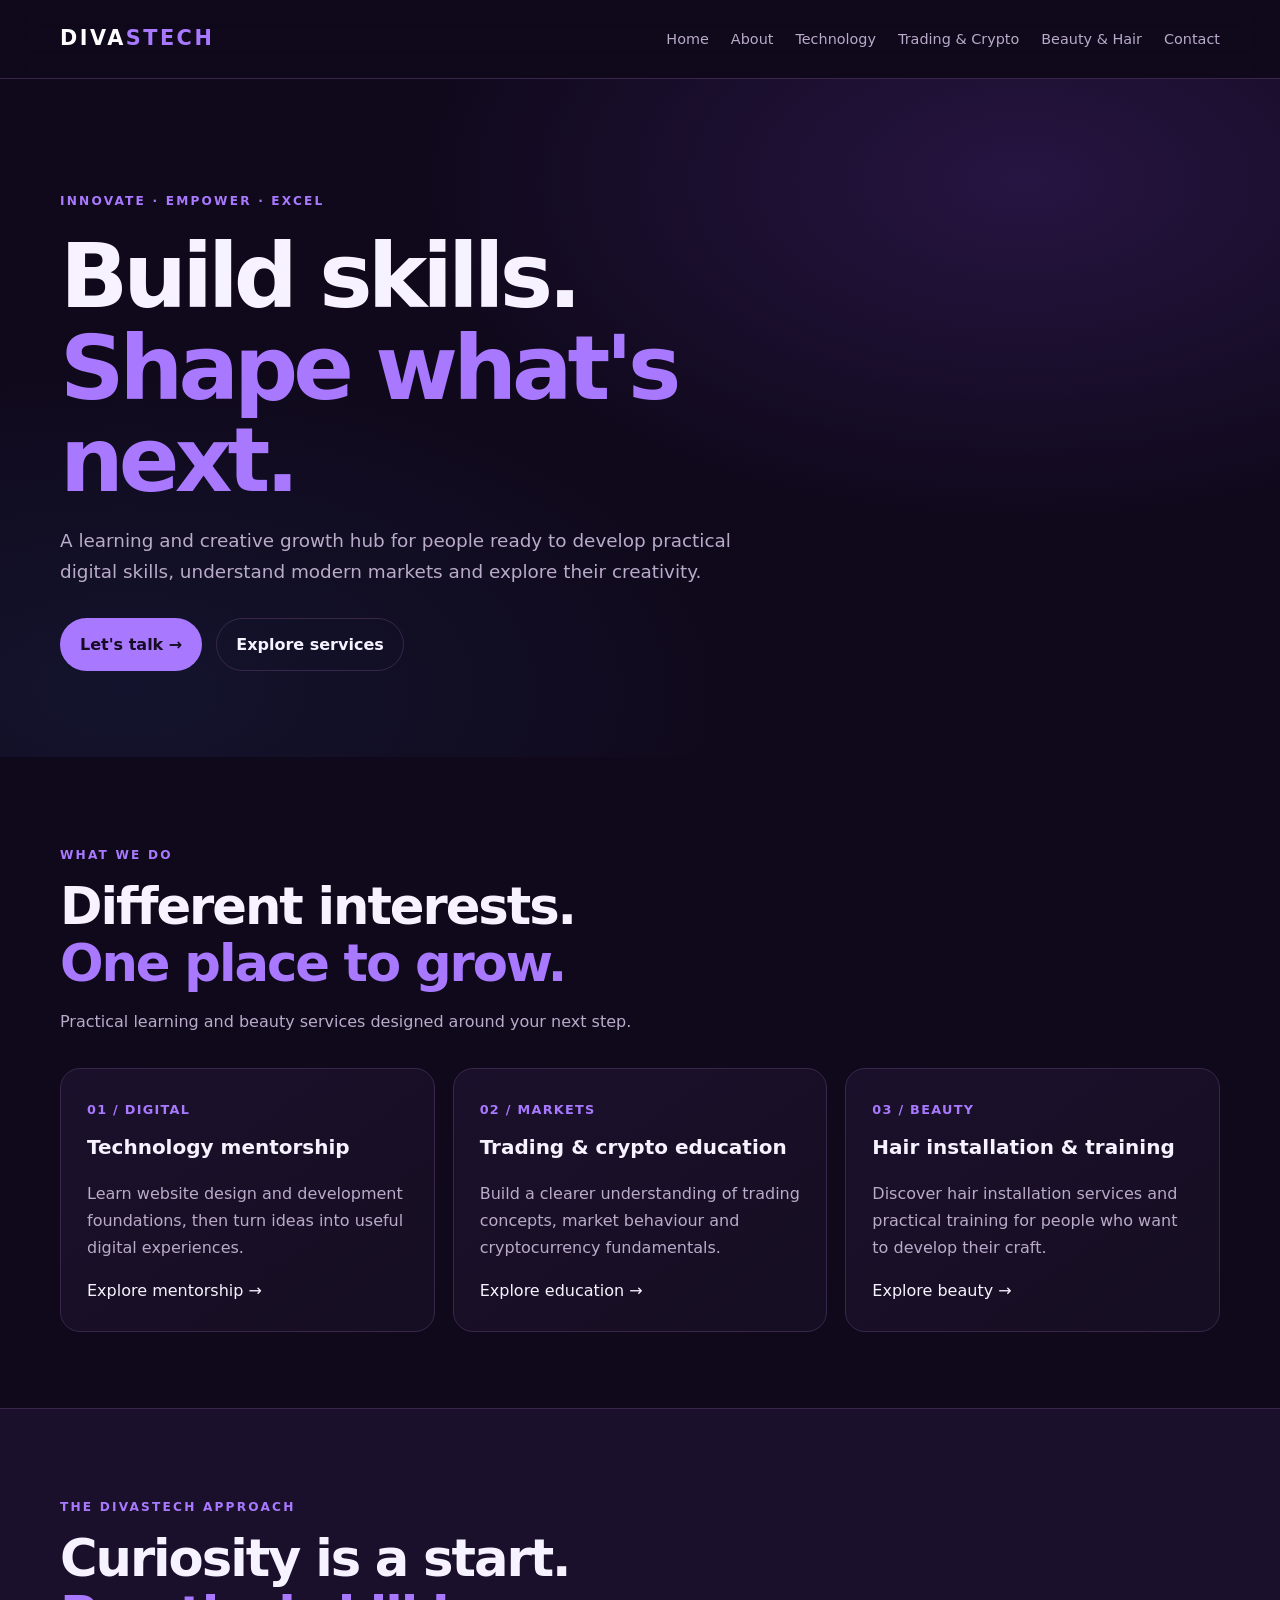
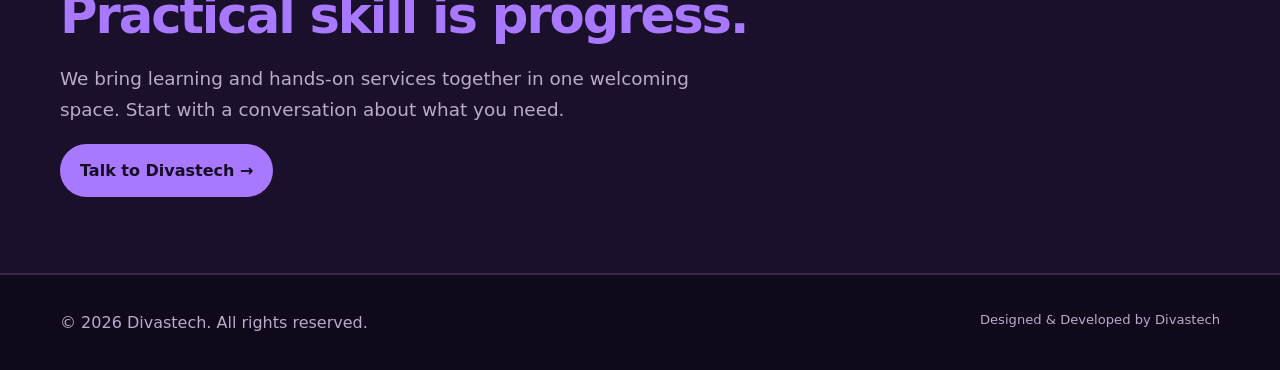
==== index.html @ 62188ac1 "Add index.html page" ====
<!doctype html><html lang="en"><head><meta charset="utf-8"><meta name="viewport" content="width=device-width,initial-scale=1"><title>Divastech | Learn. Build. Grow.</title><meta name="description" content="Technology mentorship, trading and crypto education, and professional hair services in Port Harcourt, Nigeria."><link rel="stylesheet" href="styles.css"></head><header class="site-header"><div class="wrap nav-wrap"><a class="brand" href="index.html">DIVA<span>STECH</span></a><button class="menu-toggle" aria-expanded="false" aria-label="Open menu">☰</button><nav><a href="index.html">Home</a><a href="about.html">About</a><a href="technology.html">Technology</a><a href="trading-crypto.html">Trading &amp; Crypto</a><a href="beauty-hair.html">Beauty &amp; Hair</a><a href="contact.html">Contact</a></nav></div></header><main><section class="hero"><div class="wrap"><p class="eyebrow">Innovate · Empower · Excel</p><h1>Build skills.<br><em>Shape what's next.</em></h1><p class="lead">A learning and creative growth hub for people ready to develop practical digital skills, understand modern markets and explore their creativity.</p><div class="actions"><a class="button" href="contact.html">Let's talk →</a><a class="button secondary" href="#services">Explore services</a></div></div></section><section class="section" id="services"><div class="wrap"><div class="section-head"><p class="eyebrow">What we do</p><h2>Different interests.<br><em>One place to grow.</em></h2><p class="muted">Practical learning and beauty services designed around your next step.</p></div><div class="grid"><article class="card"><span class="number">01 / DIGITAL</span><h3>Technology mentorship</h3><p>Learn website design and development foundations, then turn ideas into useful digital experiences.</p><a href="technology.html">Explore mentorship →</a></article><article class="card"><span class="number">02 / MARKETS</span><h3>Trading &amp; crypto education</h3><p>Build a clearer understanding of trading concepts, market behaviour and cryptocurrency fundamentals.</p><a href="trading-crypto.html">Explore education →</a></article><article class="card"><span class="number">03 / BEAUTY</span><h3>Hair installation &amp; training</h3><p>Discover hair installation services and practical training for people who want to develop their craft.</p><a href="beauty-hair.html">Explore beauty →</a></article></div></div></section><section class="section band"><div class="wrap"><p class="eyebrow">The Divastech approach</p><h2>Curiosity is a start.<br><em>Practical skill is progress.</em></h2><p class="lead">We bring learning and hands-on services together in one welcoming space. Start with a conversation about what you need.</p><a class="button" href="contact.html">Talk to Divastech →</a></div></section></main><footer class="site-footer"><div class="wrap footer-row"><span>© <span id="year"></span> Divastech. All rights reserved.</span><span class="credit">Designed &amp; Developed by <a href="index.html">Divastech</a></span></div></footer><script src="script.js" defer></script></body></html>
---- styles.css ----
:root{--bg:#10091c;--panel:#1b102b;--panel2:#241638;--ink:#f7f2ff;--muted:#b9abc9;--purple:#a879ff;--blue:#70a9ff;--line:#38274b;--max:1160px}*{box-sizing:border-box}html{scroll-behavior:smooth}body{margin:0;background:var(--bg);color:var(--ink);font:16px/1.7 system-ui,-apple-system,Segoe UI,sans-serif}a{color:inherit;text-decoration:none}a:hover{color:var(--blue)}.wrap{width:min(var(--max),calc(100% - 40px));margin:auto}.site-header{position:sticky;top:0;z-index:5;background:#10091ceF;border-bottom:1px solid var(--line);backdrop-filter:blur(16px)}.nav-wrap{min-height:78px;display:flex;align-items:center;justify-content:space-between;gap:24px}.brand{font-size:1.3rem;font-weight:850;letter-spacing:.12em;color:#fff}.brand span{color:var(--purple)}nav{display:flex;align-items:center;gap:22px;flex-wrap:wrap}nav a{font-size:.9rem;color:var(--muted)}nav a:hover,nav a[aria-current=page]{color:#fff}.nav-cta,.button{display:inline-flex;align-items:center;justify-content:center;padding:12px 19px;border-radius:999px;background:var(--purple);color:#160c23;font-weight:750;border:1px solid transparent}.button:hover,.nav-cta:hover{background:#c4a6ff;color:#160c23}.menu-toggle{display:none;background:none;color:white;border:1px solid var(--line);padding:9px 12px;border-radius:9px}.hero{padding:100px 0 86px;background:radial-gradient(ellipse at 80% 15%,#6334a944,transparent 42%),radial-gradient(ellipse at 10% 90%,#285a9b22,transparent 38%)}.eyebrow{color:var(--purple);font-weight:800;font-size:.76rem;letter-spacing:.18em;text-transform:uppercase}.hero h1{font-size:clamp(2.8rem,7vw,5.8rem);line-height:1.03;letter-spacing:-.055em;max-width:850px;margin:18px 0}.hero h1 em,h1 em,h2 em{color:var(--purple);font-style:normal}.lead{font-size:1.15rem;color:var(--muted);max-width:680px}.actions{display:flex;gap:14px;flex-wrap:wrap;margin-top:30px}.button.secondary{background:transparent;border-color:var(--line);color:var(--ink)}.section{padding:76px 0}.section-head{max-width:720px;margin-bottom:32px}.section h2{font-size:clamp(2rem,4vw,3.2rem);line-height:1.12;letter-spacing:-.04em;margin:10px 0 16px}.muted{color:var(--muted)}.grid{display:grid;grid-template-columns:repeat(3,1fr);gap:18px}.card{background:linear-gradient(145deg,var(--panel),#160e22);border:1px solid var(--line);border-radius:20px;padding:26px}.card h3{margin:8px 0;font-size:1.25rem}.card p{color:var(--muted)}.number{color:var(--purple);font-size:.8rem;font-weight:800;letter-spacing:.1em}.band{background:var(--panel);border-block:1px solid var(--line)}.page-hero{padding:76px 0 50px;background:radial-gradient(ellipse at 90% 0%,#6334a944,transparent 45%)}.page-hero h1{font-size:clamp(2.5rem,6vw,4.6rem);line-height:1.05;letter-spacing:-.05em;margin:12px 0}.content{max-width:820px}.content h2{margin-top:36px}.contact-box{background:var(--panel);border:1px solid var(--line);border-radius:22px;padding:30px}.contact-links{display:flex;gap:12px;flex-wrap:wrap;margin-top:20px}.site-footer{border-top:1px solid var(--line);padding:34px 0;color:var(--muted)}.footer-row{display:flex;justify-content:space-between;gap:20px;flex-wrap:wrap}.credit{font-size:.82rem}.credit a{color:var(--muted);transition:color .2s}.credit a:hover{color:var(--blue)}@media(max-width:820px){.menu-toggle{display:block}nav{display:none;position:absolute;top:78px;left:0;right:0;padding:20px;background:var(--bg);border-bottom:1px solid var(--line);flex-direction:column;align-items:flex-start}nav.open{display:flex}.grid{grid-template-columns:1fr 1fr}.hero{padding:76px 0}}@media(max-width:560px){.grid{grid-template-columns:1fr}.wrap{width:min(100% - 30px,var(--max))}.section{padding:55px 0}.hero h1{font-size:2.9rem}}
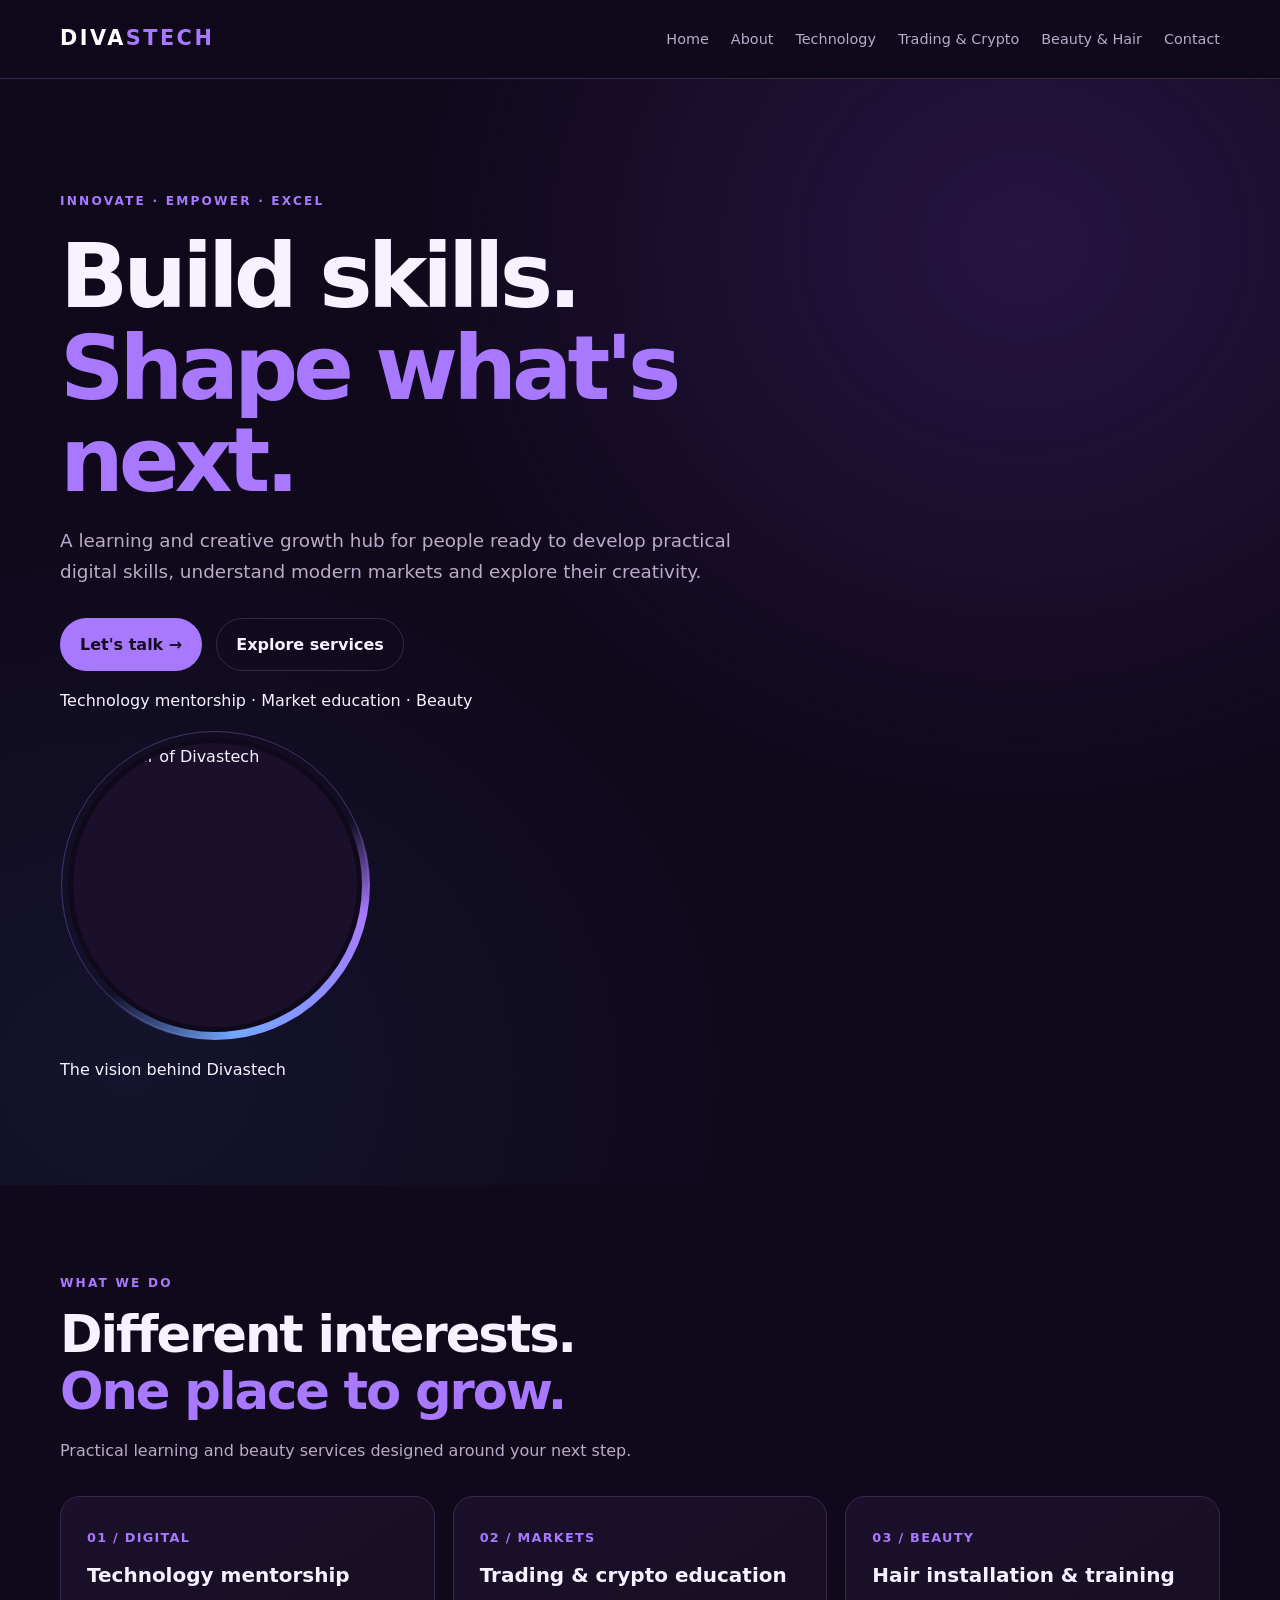
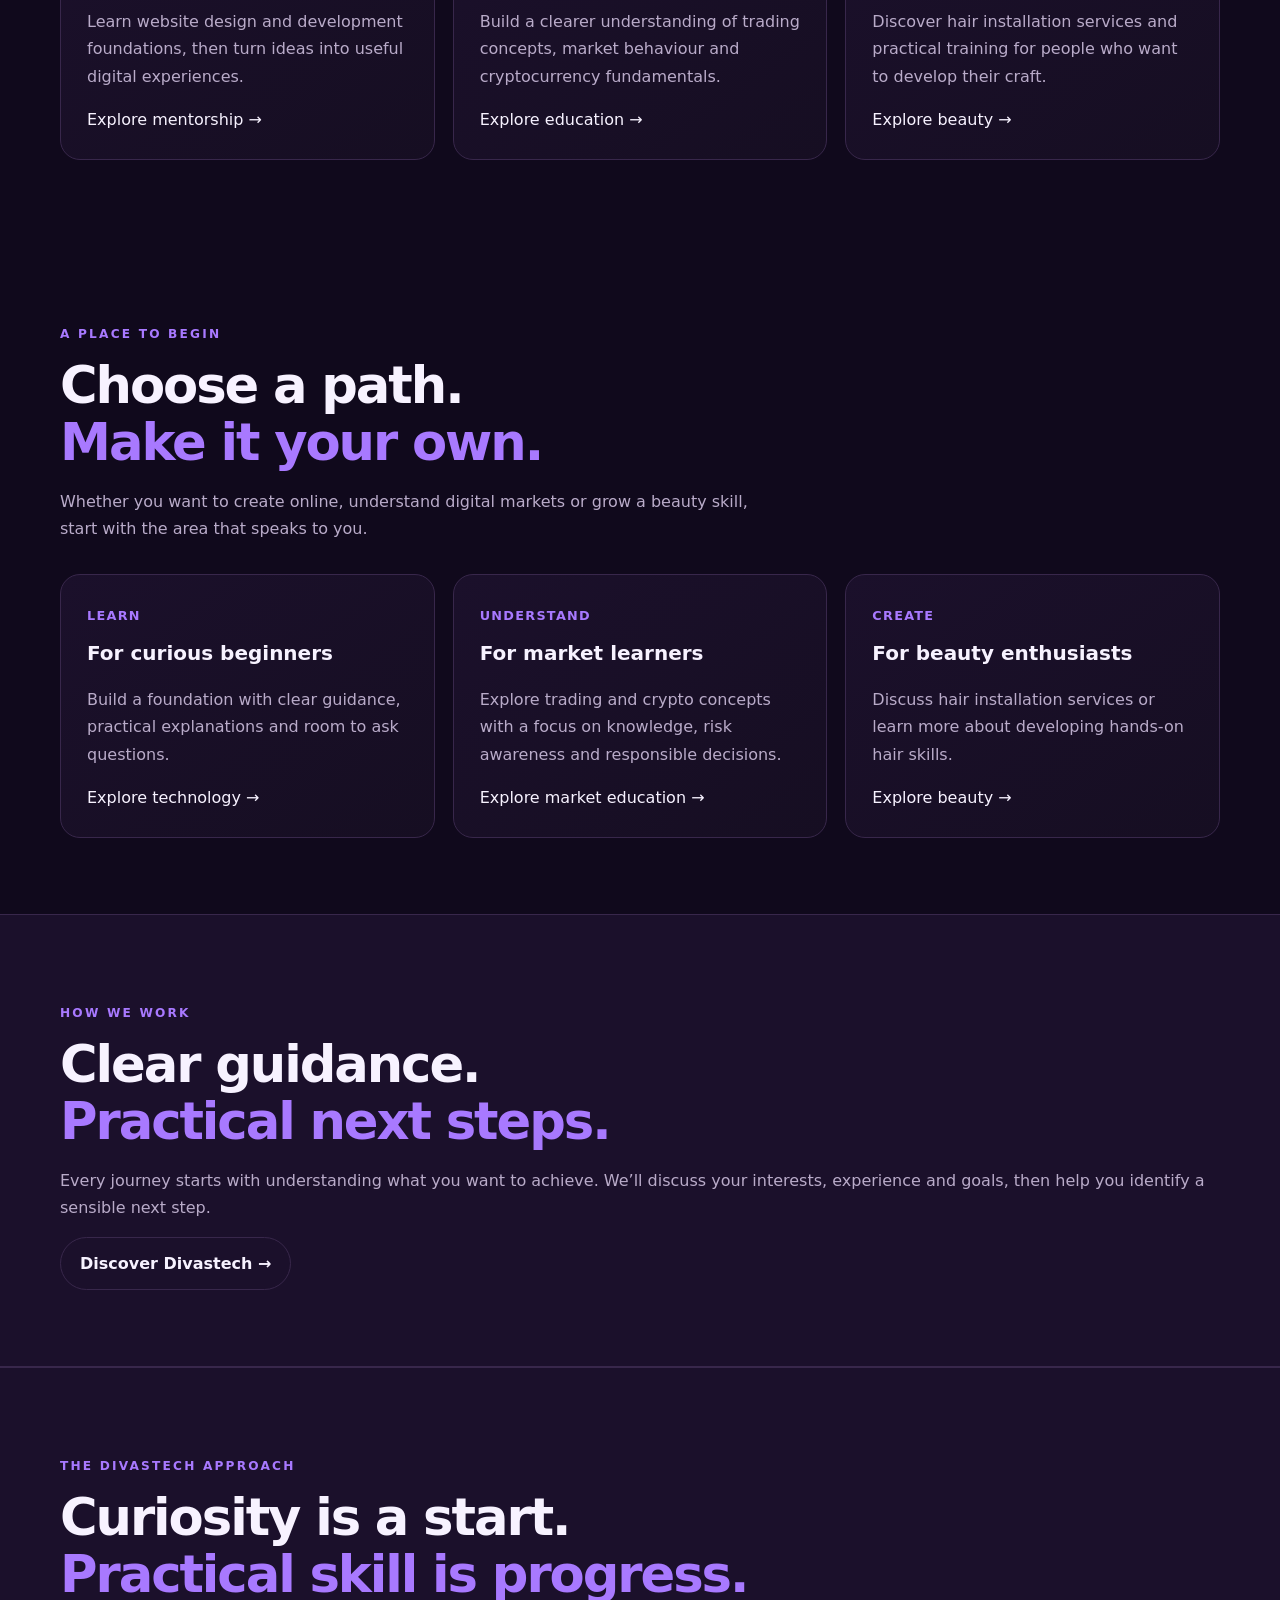
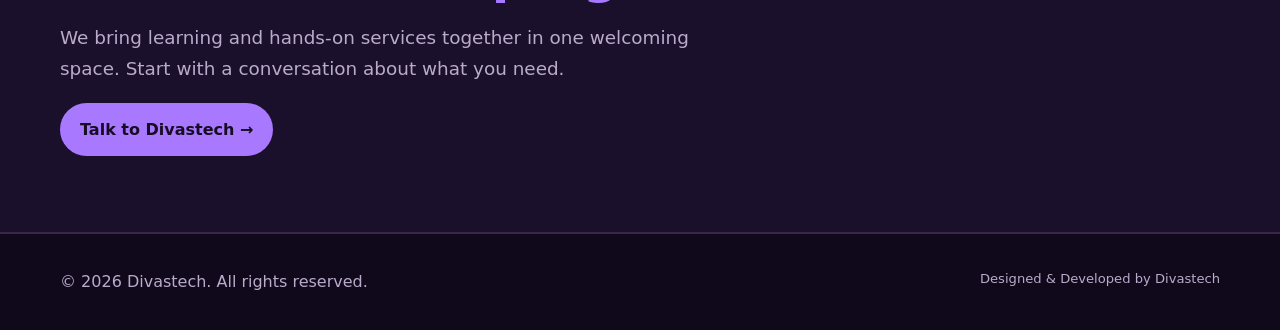
==== commit bb1a5265: "Expand homepage with founder portrait hero and learning sections" ====
--- a/index.html
+++ b/index.html
@@ -1 +1 @@
-<!doctype html><html lang="en"><head><meta charset="utf-8"><meta name="viewport" content="width=device-width,initial-scale=1"><title>Divastech | Learn. Build. Grow.</title><meta name="description" content="Technology mentorship, trading and crypto education, and professional hair services in Port Harcourt, Nigeria."><link rel="stylesheet" href="styles.css"></head><header class="site-header"><div class="wrap nav-wrap"><a class="brand" href="index.html">DIVA<span>STECH</span></a><button class="menu-toggle" aria-expanded="false" aria-label="Open menu">☰</button><nav><a href="index.html">Home</a><a href="about.html">About</a><a href="technology.html">Technology</a><a href="trading-crypto.html">Trading &amp; Crypto</a><a href="beauty-hair.html">Beauty &amp; Hair</a><a href="contact.html">Contact</a></nav></div></header><main><section class="hero"><div class="wrap"><p class="eyebrow">Innovate · Empower · Excel</p><h1>Build skills.<br><em>Shape what's next.</em></h1><p class="lead">A learning and creative growth hub for people ready to develop practical digital skills, understand modern markets and explore their creativity.</p><div class="actions"><a class="button" href="contact.html">Let's talk →</a><a class="button secondary" href="#services">Explore services</a></div></div></section><section class="section" id="services"><div class="wrap"><div class="section-head"><p class="eyebrow">What we do</p><h2>Different interests.<br><em>One place to grow.</em></h2><p class="muted">Practical learning and beauty services designed around your next step.</p></div><div class="grid"><article class="card"><span class="number">01 / DIGITAL</span><h3>Technology mentorship</h3><p>Learn website design and development foundations, then turn ideas into useful digital experiences.</p><a href="technology.html">Explore mentorship →</a></article><article class="card"><span class="number">02 / MARKETS</span><h3>Trading &amp; crypto education</h3><p>Build a clearer understanding of trading concepts, market behaviour and cryptocurrency fundamentals.</p><a href="trading-crypto.html">Explore education →</a></article><article class="card"><span class="number">03 / BEAUTY</span><h3>Hair installation &amp; training</h3><p>Discover hair installation services and practical training for people who want to develop their craft.</p><a href="beauty-hair.html">Explore beauty →</a></article></div></div></section><section class="section band"><div class="wrap"><p class="eyebrow">The Divastech approach</p><h2>Curiosity is a start.<br><em>Practical skill is progress.</em></h2><p class="lead">We bring learning and hands-on services together in one welcoming space. Start with a conversation about what you need.</p><a class="button" href="contact.html">Talk to Divastech →</a></div></section></main><footer class="site-footer"><div class="wrap footer-row"><span>© <span id="year"></span> Divastech. All rights reserved.</span><span class="credit">Designed &amp; Developed by <a href="index.html">Divastech</a></span></div></footer><script src="script.js" defer></script></body></html>+<!doctype html><html lang="en"><head><meta charset="utf-8"><meta name="viewport" content="width=device-width,initial-scale=1"><title>Divastech | Learn. Build. Grow.</title><meta name="description" content="Technology mentorship, trading and crypto education, and professional hair services in Port Harcourt, Nigeria."><link rel="stylesheet" href="styles.css"></head><body><header class="site-header"><div class="wrap nav-wrap"><a class="brand" href="index.html">DIVA<span>STECH</span></a><button class="menu-toggle" type="button" aria-expanded="false" aria-controls="main-navigation" aria-label="Open menu">☰</button><nav class="main-nav" id="main-navigation" aria-label="Main navigation"><a href="index.html">Home</a><a href="about.html">About</a><a href="technology.html">Technology</a><a href="trading-crypto.html">Trading &amp; Crypto</a><a href="beauty-hair.html">Beauty &amp; Hair</a><a href="contact.html">Contact</a></nav></div></header><main><section class="hero"><div class="wrap hero-layout"><div class="hero-copy"><p class="eyebrow">Innovate · Empower · Excel</p><h1>Build skills.<br><em>Shape what's next.</em></h1><p class="lead">A learning and creative growth hub for people ready to develop practical digital skills, understand modern markets and explore their creativity.</p><div class="actions"><a class="button" href="contact.html">Let's talk →</a><a class="button secondary" href="#services">Explore services</a></div><p class="hero-note">Technology mentorship <span>·</span> Market education <span>·</span> Beauty</p></div><div class="hero-founder"><div class="founder-spinner"><div class="founder-photo"><img src="founder-portrait.jpg" alt="Founder of Divastech"></div></div><p class="founder-caption">The vision behind Divastech</p></div></div></section><section class="section" id="services"><div class="wrap"><div class="section-head"><p class="eyebrow">What we do</p><h2>Different interests.<br><em>One place to grow.</em></h2><p class="muted">Practical learning and beauty services designed around your next step.</p></div><div class="grid"><article class="card"><span class="number">01 / DIGITAL</span><h3>Technology mentorship</h3><p>Learn website design and development foundations, then turn ideas into useful digital experiences.</p><a href="technology.html">Explore mentorship →</a></article><article class="card"><span class="number">02 / MARKETS</span><h3>Trading &amp; crypto education</h3><p>Build a clearer understanding of trading concepts, market behaviour and cryptocurrency fundamentals.</p><a href="trading-crypto.html">Explore education →</a></article><article class="card"><span class="number">03 / BEAUTY</span><h3>Hair installation &amp; training</h3><p>Discover hair installation services and practical training for people who want to develop their craft.</p><a href="beauty-hair.html">Explore beauty →</a></article></div></div></section><section class="section"><div class="wrap"><div class="section-head"><p class="eyebrow">A place to begin</p><h2>Choose a path.<br><em>Make it your own.</em></h2><p class="muted">Whether you want to create online, understand digital markets or grow a beauty skill, start with the area that speaks to you.</p></div><div class="grid"><article class="card"><span class="number">LEARN</span><h3>For curious beginners</h3><p>Build a foundation with clear guidance, practical explanations and room to ask questions.</p><a href="technology.html">Explore technology →</a></article><article class="card"><span class="number">UNDERSTAND</span><h3>For market learners</h3><p>Explore trading and crypto concepts with a focus on knowledge, risk awareness and responsible decisions.</p><a href="trading-crypto.html">Explore market education →</a></article><article class="card"><span class="number">CREATE</span><h3>For beauty enthusiasts</h3><p>Discuss hair installation services or learn more about developing hands-on hair skills.</p><a href="beauty-hair.html">Explore beauty →</a></article></div></div></section><section class="section band"><div class="wrap split-section"><div><p class="eyebrow">How we work</p><h2>Clear guidance.<br><em>Practical next steps.</em></h2></div><div><p class="muted">Every journey starts with understanding what you want to achieve. We’ll discuss your interests, experience and goals, then help you identify a sensible next step.</p><a class="button secondary" href="about.html">Discover Divastech →</a></div></div></section><section class="section band"><div class="wrap"><p class="eyebrow">The Divastech approach</p><h2>Curiosity is a start.<br><em>Practical skill is progress.</em></h2><p class="lead">We bring learning and hands-on services together in one welcoming space. Start with a conversation about what you need.</p><a class="button" href="contact.html">Talk to Divastech →</a></div></section></main><footer class="site-footer"><div class="wrap footer-row"><span>© <span id="year"></span> Divastech. All rights reserved.</span><span class="credit">Designed &amp; Developed by <a href="index.html">Divastech</a></span></div></footer><script src="script.js" defer></script></body></html>
--- a/styles.css
+++ b/styles.css
@@ -1 +1,4 @@
-:root{--bg:#10091c;--panel:#1b102b;--panel2:#241638;--ink:#f7f2ff;--muted:#b9abc9;--purple:#a879ff;--blue:#70a9ff;--line:#38274b;--max:1160px}*{box-sizing:border-box}html{scroll-behavior:smooth}body{margin:0;background:var(--bg);color:var(--ink);font:16px/1.7 system-ui,-apple-system,Segoe UI,sans-serif}a{color:inherit;text-decoration:none}a:hover{color:var(--blue)}.wrap{width:min(var(--max),calc(100% - 40px));margin:auto}.site-header{position:sticky;top:0;z-index:5;background:#10091ceF;border-bottom:1px solid var(--line);backdrop-filter:blur(16px)}.nav-wrap{min-height:78px;display:flex;align-items:center;justify-content:space-between;gap:24px}.brand{font-size:1.3rem;font-weight:850;letter-spacing:.12em;color:#fff}.brand span{color:var(--purple)}nav{display:flex;align-items:center;gap:22px;flex-wrap:wrap}nav a{font-size:.9rem;color:var(--muted)}nav a:hover,nav a[aria-current=page]{color:#fff}.nav-cta,.button{display:inline-flex;align-items:center;justify-content:center;padding:12px 19px;border-radius:999px;background:var(--purple);color:#160c23;font-weight:750;border:1px solid transparent}.button:hover,.nav-cta:hover{background:#c4a6ff;color:#160c23}.menu-toggle{display:none;background:none;color:white;border:1px solid var(--line);padding:9px 12px;border-radius:9px}.hero{padding:100px 0 86px;background:radial-gradient(ellipse at 80% 15%,#6334a944,transparent 42%),radial-gradient(ellipse at 10% 90%,#285a9b22,transparent 38%)}.eyebrow{color:var(--purple);font-weight:800;font-size:.76rem;letter-spacing:.18em;text-transform:uppercase}.hero h1{font-size:clamp(2.8rem,7vw,5.8rem);line-height:1.03;letter-spacing:-.055em;max-width:850px;margin:18px 0}.hero h1 em,h1 em,h2 em{color:var(--purple);font-style:normal}.lead{font-size:1.15rem;color:var(--muted);max-width:680px}.actions{display:flex;gap:14px;flex-wrap:wrap;margin-top:30px}.button.secondary{background:transparent;border-color:var(--line);color:var(--ink)}.section{padding:76px 0}.section-head{max-width:720px;margin-bottom:32px}.section h2{font-size:clamp(2rem,4vw,3.2rem);line-height:1.12;letter-spacing:-.04em;margin:10px 0 16px}.muted{color:var(--muted)}.grid{display:grid;grid-template-columns:repeat(3,1fr);gap:18px}.card{background:linear-gradient(145deg,var(--panel),#160e22);border:1px solid var(--line);border-radius:20px;padding:26px}.card h3{margin:8px 0;font-size:1.25rem}.card p{color:var(--muted)}.number{color:var(--purple);font-size:.8rem;font-weight:800;letter-spacing:.1em}.band{background:var(--panel);border-block:1px solid var(--line)}.page-hero{padding:76px 0 50px;background:radial-gradient(ellipse at 90% 0%,#6334a944,transparent 45%)}.page-hero h1{font-size:clamp(2.5rem,6vw,4.6rem);line-height:1.05;letter-spacing:-.05em;margin:12px 0}.content{max-width:820px}.content h2{margin-top:36px}.contact-box{background:var(--panel);border:1px solid var(--line);border-radius:22px;padding:30px}.contact-links{display:flex;gap:12px;flex-wrap:wrap;margin-top:20px}.site-footer{border-top:1px solid var(--line);padding:34px 0;color:var(--muted)}.footer-row{display:flex;justify-content:space-between;gap:20px;flex-wrap:wrap}.credit{font-size:.82rem}.credit a{color:var(--muted);transition:color .2s}.credit a:hover{color:var(--blue)}@media(max-width:820px){.menu-toggle{display:block}nav{display:none;position:absolute;top:78px;left:0;right:0;padding:20px;background:var(--bg);border-bottom:1px solid var(--line);flex-direction:column;align-items:flex-start}nav.open{display:flex}.grid{grid-template-columns:1fr 1fr}.hero{padding:76px 0}}@media(max-width:560px){.grid{grid-template-columns:1fr}.wrap{width:min(100% - 30px,var(--max))}.section{padding:55px 0}.hero h1{font-size:2.9rem}}+:root{--bg:#10091c;--panel:#1b102b;--panel2:#241638;--ink:#f7f2ff;--muted:#b9abc9;--purple:#a879ff;--blue:#70a9ff;--line:#38274b;--max:1160px}*{box-sizing:border-box}html{scroll-behavior:smooth}body{margin:0;background:var(--bg);color:var(--ink);font:16px/1.7 system-ui,-apple-system,Segoe UI,sans-serif}a{color:inherit;text-decoration:none}a:hover{color:var(--blue)}.wrap{width:min(var(--max),calc(100% - 40px));margin:auto}.site-header{position:sticky;top:0;z-index:5;background:#10091ceF;border-bottom:1px solid var(--line);backdrop-filter:blur(16px)}.nav-wrap{min-height:78px;display:flex;align-items:center;justify-content:space-between;gap:24px}.brand{font-size:1.3rem;font-weight:850;letter-spacing:.12em;color:#fff}.brand span{color:var(--purple)}nav{display:flex;align-items:center;gap:22px;flex-wrap:wrap}nav a{font-size:.9rem;color:var(--muted)}nav a:hover,nav a[aria-current=page]{color:#fff}.nav-cta,.button{display:inline-flex;align-items:center;justify-content:center;padding:12px 19px;border-radius:999px;background:var(--purple);color:#160c23;font-weight:750;border:1px solid transparent}.button:hover,.nav-cta:hover{background:#c4a6ff;color:#160c23}.menu-toggle{display:none;background:none;color:white;border:1px solid var(--line);padding:9px 12px;border-radius:9px}.hero{padding:100px 0 86px;background:radial-gradient(ellipse at 80% 15%,#6334a944,transparent 42%),radial-gradient(ellipse at 10% 90%,#285a9b22,transparent 38%)}.eyebrow{color:var(--purple);font-weight:800;font-size:.76rem;letter-spacing:.18em;text-transform:uppercase}.hero h1{font-size:clamp(2.8rem,7vw,5.8rem);line-height:1.03;letter-spacing:-.055em;max-width:850px;margin:18px 0}.hero h1 em,h1 em,h2 em{color:var(--purple);font-style:normal}.lead{font-size:1.15rem;color:var(--muted);max-width:680px}.actions{display:flex;gap:14px;flex-wrap:wrap;margin-top:30px}.button.secondary{background:transparent;border-color:var(--line);color:var(--ink)}.section{padding:76px 0}.section-head{max-width:720px;margin-bottom:32px}.section h2{font-size:clamp(2rem,4vw,3.2rem);line-height:1.12;letter-spacing:-.04em;margin:10px 0 16px}.muted{color:var(--muted)}.grid{display:grid;grid-template-columns:repeat(3,1fr);gap:18px}.card{background:linear-gradient(145deg,var(--panel),#160e22);border:1px solid var(--line);border-radius:20px;padding:26px}.card h3{margin:8px 0;font-size:1.25rem}.card p{color:var(--muted)}.number{color:var(--purple);font-size:.8rem;font-weight:800;letter-spacing:.1em}.band{background:var(--panel);border-block:1px solid var(--line)}.page-hero{padding:76px 0 50px;background:radial-gradient(ellipse at 90% 0%,#6334a944,transparent 45%)}.page-hero h1{font-size:clamp(2.5rem,6vw,4.6rem);line-height:1.05;letter-spacing:-.05em;margin:12px 0}.content{max-width:820px}.content h2{margin-top:36px}.contact-box{background:var(--panel);border:1px solid var(--line);border-radius:22px;padding:30px}.contact-links{display:flex;gap:12px;flex-wrap:wrap;margin-top:20px}.site-footer{border-top:1px solid var(--line);padding:34px 0;color:var(--muted)}.footer-row{display:flex;justify-content:space-between;gap:20px;flex-wrap:wrap}.credit{font-size:.82rem}.credit a{color:var(--muted);transition:color .2s}.credit a:hover{color:var(--blue)}@media(max-width:820px){.menu-toggle{display:block}nav{display:none;position:absolute;top:78px;left:0;right:0;padding:20px;background:var(--bg);border-bottom:1px solid var(--line);flex-direction:column;align-items:flex-start}nav.is-open{display:flex}.grid{grid-template-columns:1fr 1fr}.hero{padding:76px 0}}@media(max-width:560px){.grid{grid-template-columns:1fr}.wrap{width:min(100% - 30px,var(--max))}.section{padding:55px 0}.hero h1{font-size:2.9rem}}
+.founder-feature{display:grid;grid-template-columns:minmax(220px,340px) 1fr;align-items:center;gap:44px;margin:12px 0 64px}.founder-spinner{width:min(100%,310px);aspect-ratio:1;border-radius:50%;padding:8px;position:relative;background:conic-gradient(from 0deg,transparent 0 18%,var(--purple) 28%,var(--blue) 48%,transparent 62% 100%);animation:founder-spin 7s linear infinite}.founder-photo{width:100%;height:100%;border-radius:50%;overflow:hidden;border:5px solid var(--bg);background:var(--panel)}.founder-photo img{display:block;width:100%;height:100%;object-fit:cover;object-position:center}.founder-spinner:after{content:"";position:absolute;inset:1px;border:1px solid #a879ff55;border-radius:50%;pointer-events:none}@keyframes founder-spin{to{transform:rotate(360deg)}}@media(max-width:650px){.founder-feature{grid-template-columns:1fr;gap:24px}.founder-spinner{width:min(75vw,270px);margin:auto}}@media(prefers-reduced-motion:reduce){.founder-spinner{animation:none}}
+
+.contact-layout{display:grid;grid-template-columns:1fr 1fr;gap:20px;align-items:start}.enquiry-form{display:grid;gap:10px}.enquiry-form label{font-size:.9rem;font-weight:700;color:var(--ink);margin-top:6px}.enquiry-form input,.enquiry-form select,.enquiry-form textarea{width:100%;font:inherit;color:var(--ink);background:#10091c;border:1px solid var(--line);border-radius:10px;padding:12px 14px;outline:none}.enquiry-form input:focus,.enquiry-form select:focus,.enquiry-form textarea:focus{border-color:var(--purple);box-shadow:0 0 0 3px #a879ff22}.enquiry-form select option{background:#10091c}.enquiry-form textarea{resize:vertical}.enquiry-form .button{justify-self:start;cursor:pointer;margin-top:8px}@media(max-width:700px){.contact-layout{grid-template-columns:1fr}}
